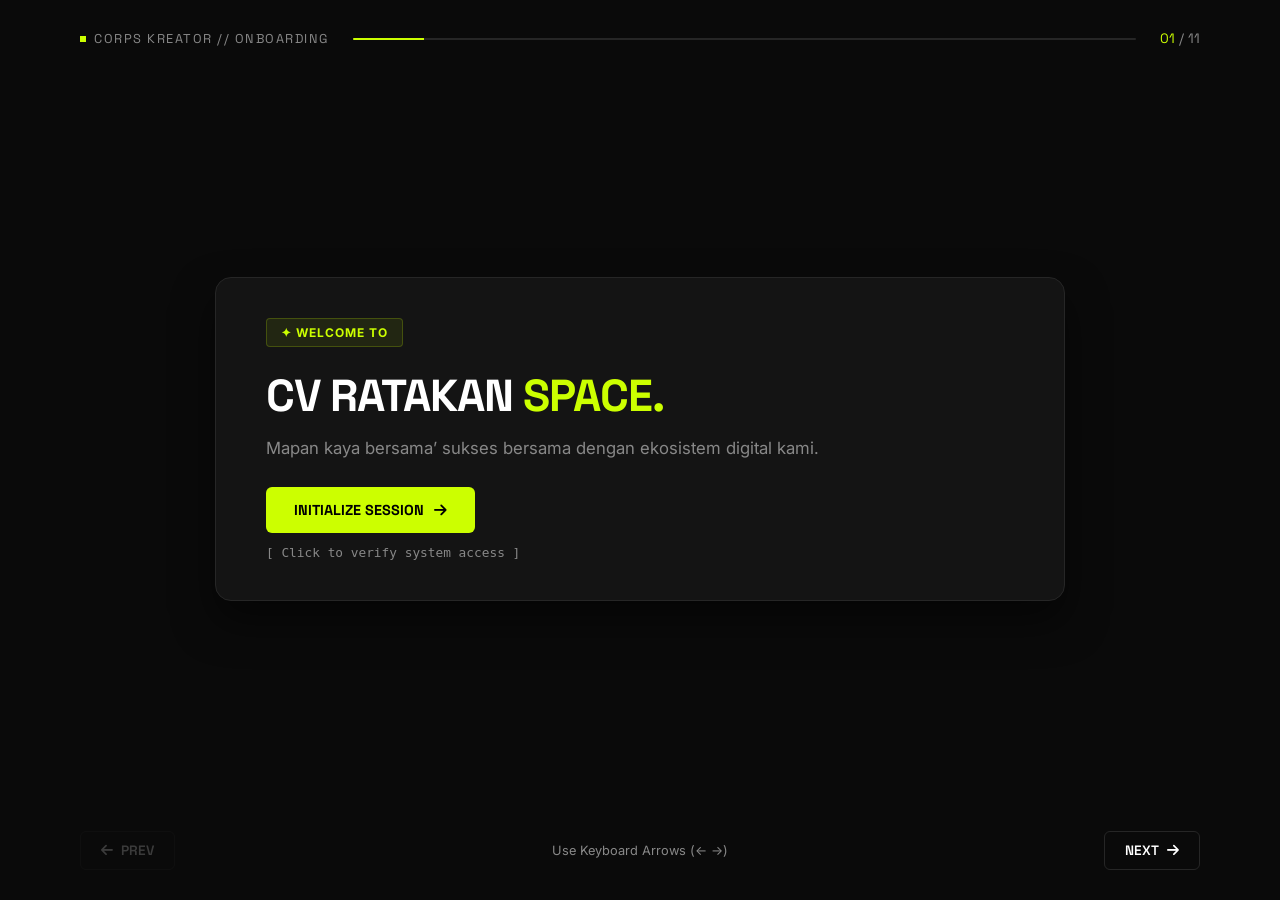
==== index.html @ 3893308b "first commit" ====
<!DOCTYPE html>
<html lang="id">
<head>
    <meta charset="UTF-8">
    <meta name="viewport" content="width=device-width, initial-scale=1.0">
    <title>Onboarding | Gen Z Edition</title>
    <!-- Google Fonts: Space Grotesk & Inter untuk kesan modern editorial tech -->
    <link href="https://fonts.googleapis.com/css2?family=Inter:wght@400;500;700&family=Space+Grotesk:wght@600;700&display=swap" rel="stylesheet">
    <!-- FontAwesome untuk ikon -->
    <link rel="stylesheet" href="https://cdnjs.cloudflare.com/ajax/libs/font-awesome/6.4.0/css/all.min.css">
    <link rel="stylesheet" href="style.css">
</head>
<body>

    <!-- Main Presentation Container -->
    <main class="presentation-container">
        
        <!-- SLIDE TRACKER / PROGRESS BAR -->
        <header class="slide-header">
            <div class="brand-tag">
                <span class="square-dot"></span> CORPS KREATOR // ONBOARDING
            </div>
            <div class="progress-container">
                <div class="progress-bar" id="progressBar"></div>
            </div>
            <div class="slide-counter">
                <span id="currentSlideNum">01</span> / <span id="totalSlideNum">01</span>
            </div>
        </header>

        <!-- SLIDES WRAPPER (Tempat menaruh semua slide) -->
        <section class="slides-wrapper" id="slidesWrapper">

            <!-- ========================================== -->
            <!-- SLIDE 1: WELCOME / INTRO                   -->
            <!-- ========================================== -->
            <div class="slide active" data-slide="1">
                <div class="slide-content-box">
                    <div class="badge-pill">
                        <span>✦ WELCOME TO</span>
                    </div>
                    <h1 class="main-title">
                        CV RATAKAN <span class="neon-text">SPACE.</span>
                    </h1>
                    <p class="slide-subtitle">
                        Mapan kaya bersama’ sukses bersama dengan ekosistem digital kami.
                    </p>
                    
                    <div class="interactive-box">
                        <button class="yellow-btn" id="welcomeBtn">
                            <span>Initialize Session</span> <i class="fa-solid fa-arrow-right"></i>
                        </button>
                        <p class="hint-text" id="interactiveFeedback">[ Click to verify system access ]</p>
                    </div>
                </div>
            </div>

            <!-- ========================================== -->
            <!-- SLIDE 2: PROFIL PERUSAHAAN (INTERAKTIF)    -->
            <!-- ========================================== -->
            <div class="slide" data-slide="2">
                <div class="slide-content-box" style="max-width: 900px;">
                    <div style="text-align: center; margin-bottom: 25px;">
                        <span class="slide-number-tag">01 // PROFIL PERUSAHAAN</span>
                        <p class="hint-text" style="margin-bottom: 6px;">Selamat datang di</p>
                        <h2 class="slide-title" style="margin-bottom: 6px;">CV RATAKAN</h2>
                        <p class="slide-subtitle" style="margin: 0 auto; color: var(--neon-yellow); font-weight: 700; font-style: italic; font-size: 0.95rem;">
                            "Mapan Kaya Bersama"
                        </p>
                    </div>
                    
                    <div class="grid-profile">
                        <!-- Card 1 -->
                        <div class="profile-card clickable-card" data-detail="bidang">
                            <h3 class="profile-heading">Bidang Usaha <i class="fa-solid fa-arrow-up-right-from-square"></i></h3>
                            <p class="profile-text">Perusahaan penjualan online yang fokus pada niche produk penambah stamina pria dewasa.</p>
                        </div>
                        
                        <!-- Card 2 -->
                        <div class="profile-card clickable-card" data-detail="model">
                            <h3 class="profile-heading">Model Bisnis <i class="fa-solid fa-arrow-up-right-from-square"></i></h3>
                            <p class="profile-text">Pemasaran paid traffic (iklan media sosial) yang langsung mengarah ke WhatsApp dengan komitmen tinggi.</p>
                        </div>
                        
                        <!-- Card 3 -->
                        <div class="profile-card clickable-card" data-detail="produk">
                            <h3 class="profile-heading">Produk Unggulan <i class="fa-solid fa-arrow-up-right-from-square"></i></h3>
                            <p class="profile-text">Produk kesehatan dan penambah stamina pria dewasa berkualitas tinggi dan terpercaya.</p>
                        </div>
                        
                        <!-- Card 4 -->
                        <div class="profile-card clickable-card" data-detail="sumber">
                            <h3 class="profile-heading">Sumber Customer <i class="fa-solid fa-arrow-up-right-from-square"></i></h3>
                            <p class="profile-text">Pengunjung iklan berbayar (Meta Ads) yang dikonversi langsung secara personal melalui WhatsApp.</p>
                        </div>
                        
                        <!-- Card 5 -->
                        <div class="profile-card full-width clickable-card" data-detail="target">
                            <h3 class="profile-heading">Target Customer <i class="fa-solid fa-arrow-up-right-from-square"></i></h3>
                            <p class="profile-text">Pria paruh baya hingga usia senior (rentang usia 35 hingga 70 tahun) yang membutuhkan solusi kebugaran.</p>
                        </div>
                    </div>
                </div>

                <!-- MODAL / POPUP DETAIL RINCI -->
                <div class="detail-modal" id="profileModal">
                    <div class="modal-content">
                        <button class="close-modal-btn" id="closeModalBtn"><i class="fa-solid fa-xmark"></i></button>
                        <span class="modal-tag" id="modalTag">RINCIAN INFORMASI</span>
                        <h3 class="modal-title" id="modalTitle">Judul Detail</h3>
                        <p class="modal-desc" id="modalDesc">Penjelasan rinci akan muncul di sini...</p>
                    </div>
                </div>
            </div>


            <!-- ========================================== -->
            <!-- SLIDE 3: STRUKTUR CS & KEBIJAKAN WHATSAPP  -->
            <!-- ========================================== -->
            <div class="slide" data-slide="3">
                <div class="slide-content-box" style="max-width: 900px;">
                    <div style="margin-bottom: 20px;">
                        <span class="slide-number-tag">03 // OPERASIONAL & TIM CS</span>
                        <h2 class="slide-title">STRUKTUR TIM & <span class="neon-text">EKSPANSI CS.</span></h2>
                        <p style="font-size: 0.75rem; color: var(--text-muted); margin-top: 4px;"></p>
                    </div>
                    
                    <!-- Diagram Struktur Tim Interaktif dengan Simulasi CRUD -->
                    <div class="cs-structure-box">
                        <div class="leader-badge interactive-node" data-role="leader">
                            <span>CS LEADER - Pembimbing Utama</span>
                            <i class="fa-solid fa-circle-question"></i>
                        </div>
                        <div class="structure-line"></div>
                        
                        <!-- Kontainer Dinamis untuk Anggota CS -->
                        <div class="freelance-group" id="csMembersContainer">
                            <!-- Render awal menggunakan JavaScript -->
                        </div>

                        <!-- Panel Kontrol Simulasi Tambah / Kurang CS -->
                        <div class="crud-controls">
                            <span class="crud-label"></span>
                            <button class="crud-btn" id="removeCsBtn"><i class="fa-solid fa-minus"></i></button>
                            <button class="crud-btn highlight-crud" id="addCsBtn"><i class="fa-solid fa-plus"></i></button>
                        </div>
                    </div>

                    <!-- Poin Penting WhatsApp -->
                    <div class="wa-requirement-box">
                        <div class="wa-icon"><i class="fa-brands fa-whatsapp"></i></div>
                        <div>
                            <h3 class="profile-heading" style="margin-bottom: 4px;">Aturan Wajib: Minimal 3 WhatsApp Cadangan</h3>
                            <p class="profile-text">
                                Mengingat operasional chat sangat krusial, setiap CS wajib menyiapkan akun cadangan (WhatsApp biasa & WhatsApp Business) yang di-clone untuk mengantisipasi kendala teknis.
                            </p>
                        </div>
                    </div>
                </div>

                <!-- MODAL / POPUP DETAIL STRUKTUR TIM -->
                <div class="detail-modal" id="csModal">
                    <div class="modal-content">
                        <button class="close-modal-btn" id="closeCsModalBtn"><i class="fa-solid fa-xmark"></i></button>
                        <span class="modal-tag" id="csModalTag">BIMBINGAN & KOORDINASI</span>
                        <h3 class="modal-title" id="csModalTitle">Peran Leader</h3>
                        <p class="modal-desc" id="csModalDesc">Penjelasan detail koordinasi...</p>
                    </div>
                </div>
            </div>


             <!-- ========================================== -->
            <!-- SLIDE 6: KEBIJAKAN 3 AKUN WHATSAPP         -->
            <!-- ========================================== -->
            <div class="slide" data-slide="6">
                <div class="slide-content-box" style="max-width: 900px;">
                    <div style="margin-bottom: 20px;">
                        <span class="slide-number-tag">06 // MITIGASI RISIKO & SOP WA</span>
                        <h2 class="slide-title">ATURAN WAJIB: <span class="neon-text">3 AKUN WHATSAPP.</span></h2>
                        <p style="font-size: 0.75rem; color: var(--text-muted); margin-top: 4px;">[ Klik masing-masing kartu akun di bawah untuk melihat fungsi & strategi operasionalnya ]</p>
                    </div>
                    
                    <!-- Grid 3 Akun WhatsApp Interaktif -->
                    <div class="wa-cards-grid">
                        <!-- WA Business (Utama Iklan) -->
                        <div class="wa-card interactive-wa" data-wa="business">
                            <div class="wa-card-header">
                                <i class="fa-brands fa-whatsapp"></i>
                                <span>1x WA Business</span>
                            </div>
                            <h3>Akun Utama Iklan</h3>
                            <p>Menerima pesan dari traffic iklan berbayar (Meta Ads) secara langsung.</p>
                            <span class="wa-detail-link">Lihat Detail <i class="fa-solid fa-arrow-right"></i></span>
                        </div>

                        <!-- WA Biasa 1 (Tumbal Follow Up) -->
                        <div class="wa-card interactive-wa" data-wa="biasa1">
                            <div class="wa-card-header">
                                <i class="fa-brands fa-whatsapp"></i>
                                <span>1x WA Biasa</span>
                            </div>
                            <h3>Akun Tumbal #1</h3>
                            <p>Digunakan khusus untuk follow-up customer yang belum sempat chat duluan.</p>
                            <span class="wa-detail-link">Lihat Detail <i class="fa-solid fa-arrow-right"></i></span>
                        </div>

                        <!-- WA Biasa 2 (Tumbal Follow Up) -->
                        <div class="wa-card interactive-wa" data-wa="biasa2">
                            <div class="wa-card-header">
                                <i class="fa-brands fa-whatsapp"></i>
                                <span>1x WA Biasa</span>
                            </div>
                            <h3>Akun Tumbal #2</h3>
                            <p>Cadangan kedua untuk follow-up aktif guna menghindari risiko banned massal.</p>
                            <span class="wa-detail-link">Lihat Detail <i class="fa-solid fa-arrow-right"></i></span>
                        </div>
                    </div>

                    <!-- Trigger Box Strategi -->
                    <div class="trigger-box" style="margin-top: 15px;">
                        <i class="fa-solid fa-shield-halved"></i>
                        <span><strong>Strategi Keamanan:</strong> Mengapa pakai WA biasa untuk follow-up? Karena menyapa duluan berisiko tinggi terkena banned, sehingga WA biasa diposisikan sebagai "tumbal" pelindung akun utama.</span>
                    </div>
                </div>

                <!-- MODAL / POPUP DETAIL WHATSAPP -->
                <div class="detail-modal" id="waModal">
                    <div class="modal-content">
                        <button class="close-modal-btn" id="closeWaModalBtn"><i class="fa-solid fa-xmark"></i></button>
                        <span class="modal-tag" id="waModalTag">STRATEGI WHATSAPP</span>
                        <h3 class="modal-title" id="waModalTitle">Judul Akun</h3>
                        <p class="modal-desc" id="waModalDesc">Penjelasan rinci fungsi akun...</p>
                    </div>
                </div>
            </div>

            <!-- ========================================== -->
            <!-- SLIDE 4: DISTRIBUSI PEMBAGIAN CHAT         -->
            <!-- ========================================== -->
            <div class="slide" data-slide="4">
                <div class="slide-content-box" style="max-width: 950px;">
                    <div style="margin-bottom: 20px;">
                        <span class="slide-number-tag">04 // SISTEM APLIKASI QUEENS3</span>
                        <h2 class="slide-title">SKEMA DISTRIBUSI <span class="neon-text">CHAT HARIAN.</span></h2>
                        <p style="font-size: 0.75rem; color: var(--text-muted); margin-top: 4px;">[ Klik kartu di bawah untuk melihat rincian mekanisme filter data dan alur aplikasi Queens3 ]</p>
                    </div>
                    
                    <!-- Simulasi Total Chat Masuk & Alur Queens3 -->
                    <div class="total-chat-banner">
                        <span class="chat-label-sm">Simulasi Beban Kerja via Sistem Queens3</span>
                        <span class="chat-number-lg"><i class="fa-solid fa-server" style="font-size: 1.2rem; margin-right: 8px; color: var(--neon-yellow);"></i> 200 CHAT MASUK DARI IKLAN</span>
                    </div>

                    <!-- Grid Distribusi CS Interaktif -->
                    <div class="grid-chat-distribution">
                        <div class="dist-card highlight interactive-dist" data-dist="leader">
                            <span class="dist-role">CS LEADER <i class="fa-solid fa-arrow-pointer"></i></span>
                            <span class="dist-val">100 Chat</span>
                            <span class="dist-desc">Filter & Kontrol Kualitas Utama</span>
                        </div>
                        <div class="dist-card interactive-dist" data-dist="cs1">
                            <span class="dist-role">CS 1 (FREELANCE) <i class="fa-solid fa-arrow-pointer"></i></span>
                            <span class="dist-val">50 Chat</span>
                            <span class="dist-desc">Eksekusi Penjualan Langsung</span>
                        </div>
                        <div class="dist-card interactive-dist" data-dist="cs2">
                            <span class="dist-role">CS 2 (FREELANCE) <i class="fa-solid fa-arrow-pointer"></i></span>
                            <span class="dist-val">50 Chat</span>
                            <span class="dist-desc">Eksekusi Penjualan Langsung</span>
                        </div>
                    </div>

                    <!-- Trigger Box Penjelasan Teknis -->
                    <div class="trigger-box">
                        <i class="fa-solid fa-network-wired"></i>
                        <span><strong>Mekanisme Teknis:</strong> Leads dari iklan masuk ke sistem aplikasi internal <strong>Queens3</strong>, dipilih dan diatur distribusinya secara proporsional, lalu dilanjutkan proses follow-up ke WhatsApp masing-masing CS.</span>
                    </div>
                </div>

                <!-- MODAL / POPUP DETAIL RINCI SISTEM -->
                <div class="detail-modal" id="distModal">
                    <div class="modal-content">
                        <button class="close-modal-btn" id="closeDistModalBtn"><i class="fa-solid fa-xmark"></i></button>
                        <span class="modal-tag" id="distModalTag">RINCIAN SISTEM QUEENS3</span>
                        <h3 class="modal-title" id="distModalTitle">Judul Peran</h3>
                        <p class="modal-desc" id="distModalDesc">Penjelasan rinci tugas...</p>
                    </div>
                </div>
            </div>
            </div>
       

       <!-- ========================================== -->
            <!-- SLIDE 7: TABEL LENGKAP INSENTIF COD (90%-50%)-->
            <!-- ========================================== -->
            <div class="slide" data-slide="7">
                <div class="slide-content-box" style="max-width: 900px;">
                    <div style="margin-bottom: 15px;">
                        <span class="slide-number-tag">07 // SKEMA REWARD & INSENTIF COD</span>
                        <h2 class="slide-title">TIER INSENTIF <span class="neon-text">90% SAMPAI 50%.</span></h2>
                        <p style="font-size: 0.75rem; color: var(--text-muted); margin-top: 4px;">[ Tabel ini khusus menghitung persentase keberhasilan paket <strong>COD</strong> dengan beban simulasi 50 paket ]</p>
                    </div>
                    
                    <!-- Tabel Insentif Lengkap 90% - 50% -->
                    <div class="incentive-table-container">
                        <div class="incentive-header-row">
                            <span>PERSENTASE COD DITERIMA (DARI 50 PAKET)</span>
                            <span>RATE / PAKET</span>
                            <span>TOTAL ESTIMASI</span>
                        </div>
                        <div class="incentive-row highlight-tier">
                            <span class="tier-range">≥ 90% (45–50 paket)</span>
                            <span class="tier-reward">Rp 1.500</span>
                            <span class="tier-total">± Rp 75.000</span>
                        </div>
                        <div class="incentive-row">
                            <span class="tier-range">80% – 89% (40–44 paket)</span>
                            <span class="tier-reward">Rp 1.300</span>
                            <span class="tier-total">± Rp 65.000</span>
                        </div>
                        <div class="incentive-row">
                            <span class="tier-range">70% – 79% (35–39 paket)</span>
                            <span class="tier-reward">Rp 1.000</span>
                            <span class="tier-total">± Rp 50.000</span>
                        </div>
                        <div class="incentive-row">
                            <span class="tier-range">60% – 69% (30–34 paket)</span>
                            <span class="tier-reward">Rp 900</span>
                            <span class="tier-total">± Rp 45.000</span>
                        </div>
                        <div class="incentive-row low-tier">
                            <span class="tier-range">50% – 59% (25–29 paket)</span>
                            <span class="tier-reward">Rp 750</span>
                            <span class="tier-total">± Rp 37.500</span>
                        </div>
                    </div>
                </div>
            </div>

            <!-- ========================================== -->
            <!-- SLIDE 8: ATURAN TRANSFER VS COD            -->
            <!-- ========================================== -->
            <div class="slide" data-slide="8">
                <div class="slide-content-box" style="max-width: 900px;">
                    <div style="margin-bottom: 15px;">
                        <span class="slide-number-tag">08 // ATURAN KHUSUS PEMBAYARAN</span>
                        <h2 class="slide-title">SKEMA <span class="neon-text">COD VS TRANSFER.</span></h2>
                        <p style="font-size: 0.75rem; color: var(--text-muted); margin-top: 4px;">[ Penjelasan rinci mengenai perhitungan insentif metode pembayaran ]</p>
                    </div>
                    
                    <!-- Grid Penjelasan Transfer vs COD -->
                    <div class="calc-grid" style="grid-template-columns: repeat(2, 1fr); gap: 12px; margin-bottom: 12px;">
                        <!-- Aturan COD -->
                        <div class="calc-card">
                            <span class="calc-tier-badge" style="color: var(--neon-yellow);">Sistem COD (Cash on Delivery)</span>
                            <div class="calc-flow-text">
                                <span class="calc-main-num">Berdasarkan Tier</span>
                            </div>
                            <div class="calc-math-box">
                                <span>Insentif dihitung murni menggunakan persentase tabel tier (90% sampai 50%) dari total paket yang sukses diterima customer.</span>
                            </div>
                        </div>

                        <!-- Aturan Transfer -->
                        <div class="calc-card highlight-card" style="border-color: rgba(0, 255, 136, 0.4); background: rgba(0, 255, 136, 0.02);">
                            <span class="calc-tier-badge" style="color: #00FF88;">Sistem Transfer (Non-COD)</span>
                            <div class="calc-flow-text">
                                <span class="calc-main-num" style="color: #00FF88;">Rp 5.000 / Paket</span>
                            </div>
                            <div class="calc-math-box">
                                <span>Tidak dihitung berdasarkan persentase tier. Setiap pembeli yang sukses bayar via transfer langsung dihitung <strong>Rp 5.000 per paket</strong>.</span>
                            </div>
                        </div>
                    </div>

                    <!-- Trigger Box Etika -->
                    <div class="trigger-box" style="border-left-color: #00FF88;">
                        <i class="fa-solid fa-triangle-exclamation" style="color: #00FF88;"></i>
                        <span><strong>Aturan Etika Komunikasi:</strong> Meskipun insentif transfer lebih besar (Rp 5.000), <strong>dilarang keras memaksa customer</strong> untuk transfer jika mereka ingin COD. Jangan sampai pemaksaan membuat customer risih berujung <em>cancel</em>! Utamakan kenyamanan pembeli.</span>
                    </div>
                </div>
            </div>

            <!-- ========================================== -->
            <!-- SLIDE 11: PEMBUKAAN BAB 2 (PRAKTIKAL)      -->
            <!-- ========================================== -->
            <div class="slide" data-slide="11">
                <div class="slide-content-box" style="max-width: 900px; text-align: center;">
                    <div style="margin-bottom: 20px;">
                        <span class="slide-number-tag">BAB II // HANDS-ON SESSION</span>
                        <h1 class="slide-title" style="font-size: 2.8rem;">MASUK KE SESI <span class="neon-text">PRACTICAL.</span></h1>
                        <p class="slide-subtitle" style="margin: 0 auto; max-width: 700px;">
                            Teori sudah selesai. Sekarang saatnya kita bedah simulasi nyata operasional harian di CV Ratakan, mulai dari aplikasi internal hingga eksekusi chat langsung di lapangan.
                        </p>
                    </div>
                    
                    <!-- Kartu Info Sesi Praktik -->
                    <div class="practical-intro-grid">
                       <!-- Kartu Queens3 yang bisa diklik pindah halaman -->
                        <div class="p-intro-card clickable-page-card" id="queensCard">
                            <i class="fa-solid fa-laptop-code"></i>
                            <h3>Aplikasi Queens3 <i class="fa-solid fa-arrow-up-right-from-square" style="font-size: 0.8rem; color: var(--neon-yellow);"></i></h3>
                            <p>Klik untuk membuka halaman simulasi sistem distribusi leads.</p>
                        </div>
                        <div class="p-intro-card">
                            <i class="fa-brands fa-whatsapp"></i>
                            <a href="anti-banned.html" class="nav-btn">Pelajari SOP Anti-Banned WA</a>
                            <p>Simulasi penanganan template & strategi akun WA tumbal.</p>
                        </div>
                    </div>

                    <!-- Trigger Box Pembuka -->
                    <div class="trigger-box" style="margin-top: 20px; text-align: left;">
                        <i class="fa-solid fa-circle-play"></i>
                        <span><strong>Instruksi Sesi:</strong> Siapkan perangkat kalian, buka aplikasi pendukung, dan mari kita praktikkan langkah demi langkah tanpa terburu-buru.</span>
                    </div>
                </div>
            </div>

            <!-- ========================================== -->
            <!-- SLIDE 9: PRINSIP UTAMA CUSTOMER SERVICE    -->
            <!-- ========================================== -->
            <div class="slide" data-slide="9">
                <div class="slide-content-box" style="max-width: 900px;">
                    <div style="margin-bottom: 20px;">
                        <span class="slide-number-tag">09 // STANDAR KERJA TIM</span>
                        <h2 class="slide-title">5 PRINSIP UTAMA <span class="neon-text">CUSTOMER SERVICE.</span></h2>
                    </div>
                    
                    <!-- Grid 5 Prinsip CS -->
                    <div class="principles-grid">
                        <div class="principle-card">
                            <span class="p-num">01</span>
                            <div class="p-content">
                                <h3>RESPON CEPAT</h3>
                                <p>Jangan biarkan customer menunggu terlalu lama dalam balasan chat.</p>
                            </div>
                        </div>

                        <div class="principle-card">
                            <span class="p-num">02</span>
                            <div class="p-content">
                                <h3>IKUTI SOP</h3>
                                <p>Patuhi prosedur perusahaan tanpa membuat aturan sendiri di luar ketentuan.</p>
                            </div>
                        </div>

                        <div class="principle-card">
                            <span class="p-num">03</span>
                            <div class="p-content">
                                <h3>CEK CUSTOMER</h3>
                                <p>Pastikan status chat terlebih dahulu sebelum melakukan tindakan follow-up.</p>
                            </div>
                        </div>

                        <div class="principle-card">
                            <span class="p-num">04</span>
                            <div class="p-content">
                                <h3>JAGA KUALITAS ORDER</h3>
                                <p>Fokus pada kualitas pesanan, bukan sekadar mengejar angka semata.</p>
                            </div>
                        </div>

                        <div class="principle-card full-span">
                            <span class="p-num">05</span>
                            <div class="p-content">
                                <h3>KEJAR PAKET DITERIMA</h3>
                                <p>Prioritaskan keberhasilan paket agar sampai dan diterima dengan baik oleh customer.</p>
                            </div>
                        </div>
                    </div>
                </div>
            </div>

             <!-- ========================================== -->
            <!-- SLIDE 5: ALUR STATUS CHAT & FOLLOW UP      -->
            <!-- ========================================== -->
            <div class="slide" data-slide="5">
                <div class="slide-content-box" style="max-width: 900px;">
                    <div style="margin-bottom: 25px;">
                        <span class="slide-number-tag">05 // SOP OPERASIONAL CHAT</span>
                        <h2 class="slide-title">ALUR PENGECEKAN <span class="neon-text">STATUS CUSTOMER.</span></h2>
                    </div>
                    
                    <!-- Flowchart / Alur Box -->
                    <div class="flow-container">
                        <div class="flow-step start-node">
                            <i class="fa-solid fa-users"></i>
                            <span>CUSTOMER MASUK</span>
                        </div>
                        
                        <div class="flow-arrow"><i class="fa-solid fa-arrow-down"></i></div>
                        
                        <div class="flow-question-box">
                            <span class="flow-q-title">SUDAH PERNAH CHAT?</span>
                            
                            <div class="flow-branch-container">
                                <!-- Branch Ya -->
                                <div class="branch-card yes-branch">
                                    <div class="branch-tag"><i class="fa-solid fa-check"></i> YA</div>
                                    <p class="branch-text">Balas langsung menggunakan template yang telah disediakan.</p>
                                </div>
                                
                                <!-- Branch Tidak -->
                                <div class="branch-card no-branch">
                                    <div class="branch-tag"><i class="fa-solid fa-xmark"></i> TIDAK</div>
                                    <p class="branch-text">Gunakan WhatsApp cadangan sesuai SOP perusahaan.</p>
                                </div>
                            </div>
                        </div>
                    </div>

                    <!-- Trigger Box -->
                    <div class="trigger-box" style="margin-top: 20px;">
                        <i class="fa-solid fa-triangle-exclamation"></i>
                        <span><strong>Prinsip Utama:</strong> Selalu biasakan mengecek status customer terlebih dahulu sebelum melakukan tindakan lanjutan.</span>
                    </div>
                </div>
            </div>


            <!-- ========================================== -->
            <!-- SLIDE 10: PENUTUP & KESIMPULAN             -->
            <!-- ========================================== -->
            <div class="slide" data-slide="10">
                <div class="slide-content-box" style="max-width: 900px; text-align: center;">
                    <div style="margin-bottom: 20px;">
                        <span class="slide-number-tag">10 // KESIMPULAN & WRAP UP</span>
                        <h2 class="slide-title">SIAP <span class="neon-text">LEVEL UP?</span></h2>
                    </div>
                    
                    <!-- Pesan Penutup / Quote Box -->
                    <div class="closing-quote-box">
                        <p class="closing-text">
                            “Jadi kalau dari semua materi hari ini ada yang harus kalian ingat, sebenarnya cuma beberapa hal: <strong>pahami alurnya, ikuti SOP, cek customer sebelum follow up, jaga komunikasi, dan jangan cuma mengejar banyak order tapi kejar order yang benar-benar diterima.</strong>”
                        </p>
                    </div>

                    <!-- Poin Semangat -->
                    <div class="closing-mindset">
                        <p>Kalian nggak harus langsung jago. Nanti akan ada proses belajar dan praktik. Yang penting mau belajar, mau diarahkan, dan bertanggung jawab sama pekerjaan.</p>
                        <div class="final-motto">
                            <i class="fa-solid fa-bolt"></i> TARGET KITA: ORDER YANG BERHASIL DITERIMA CUSTOMER <i class="fa-solid fa-bolt"></i>
                        </div>
                    </div>
                </div>
            </div>

        </section>

        <!-- NAVIGATION CONTROLS -->
        <footer class="slide-footer">
            <button class="nav-btn" id="prevBtn" disabled>
                <i class="fa-solid fa-arrow-left"></i> Prev
            </button>
            <div class="nav-hint">Use Keyboard Arrows (← →)</div>
            <button class="nav-btn" id="nextBtn">
                Next <i class="fa-solid fa-arrow-right"></i>
            </button>
        </footer>

    </main>

    <script src="main.js"></script>
</body>
</html>
---- style.css ----
/* CSS RESET & VARIABLES */
* { margin: 0; padding: 0; box-sizing: border-box; }
:root {
    --bg-color: #0A0A0A;          
    --card-bg: #141414;           
    --border-color: #262626;      
    --neon-yellow: #CCFF00;       
    --text-main: #FFFFFF;         
    --text-muted: #888888;        
    --font-heading: 'Space Grotesk', sans-serif;
    --font-body: 'Inter', sans-serif;
}
body { background-color: var(--bg-color); color: var(--text-main); font-family: var(--font-body); height: 100vh; overflow: hidden; position: relative; }
.presentation-container { max-width: 1200px; height: 100vh; margin: 0 auto; display: flex; flex-direction: column; justify-content: space-between; padding: 30px 40px; }
.slide-header { display: flex; align-items: center; justify-content: space-between; gap: 24px; }
.brand-tag { font-family: var(--font-heading); font-size: 0.8rem; letter-spacing: 1.5px; color: var(--text-muted); display: flex; align-items: center; gap: 8px; text-transform: uppercase; }
.square-dot { width: 6px; height: 6px; background-color: var(--neon-yellow); }
.progress-container { flex: 1; height: 2px; background: var(--border-color); border-radius: 2px; overflow: hidden; }
.progress-bar { width: 0%; height: 100%; background: var(--neon-yellow); transition: width 0.4s cubic-bezier(0.16, 1, 0.3, 1); }
.slide-counter { font-family: var(--font-heading); font-size: 0.85rem; color: var(--text-muted); }
.slide-counter span:first-child { color: var(--neon-yellow); }
.slides-wrapper { position: relative; flex: 1; display: flex; align-items: center; justify-content: center; overflow: hidden; }
.slide { position: absolute; width: 100%; height: 100%; display: flex; align-items: center; justify-content: center; opacity: 0; transform: translateY(15px); pointer-events: none; transition: all 0.4s cubic-bezier(0.16, 1, 0.3, 1); }
.slide.active { opacity: 1; transform: translateY(0); pointer-events: all; }
.slide-content-box { width: 100%; max-width: 850px; padding: 40px 50px; background: var(--card-bg); border: 1px solid var(--border-color); border-radius: 16px; box-shadow: 0 20px 40px rgba(0, 0, 0, 0.5); max-height: 85vh; overflow-y: auto; }
.badge-pill { display: inline-block; padding: 6px 14px; background: rgba(204, 255, 0, 0.08); border: 1px solid rgba(204, 255, 0, 0.2); border-radius: 4px; color: var(--neon-yellow); font-size: 0.75rem; font-weight: 700; margin-bottom: 24px; letter-spacing: 1px; text-transform: uppercase; }
.main-title, .slide-title { font-family: var(--font-heading); font-size: 2.8rem; font-weight: 700; line-height: 1.1; margin-bottom: 15px; letter-spacing: -1px; }
.neon-text { color: var(--neon-yellow); }
.slide-subtitle { font-size: 1.05rem; color: var(--text-muted); margin-bottom: 25px; line-height: 1.6; max-width: 700px; }
.slide-number-tag { font-family: var(--font-heading); font-size: 0.75rem; color: var(--neon-yellow); letter-spacing: 2px; display: block; margin-bottom: 8px; text-transform: uppercase; }
.interactive-box { display: flex; flex-direction: column; align-items: flex-start; gap: 12px; }
.yellow-btn { background: var(--neon-yellow); color: #000000; font-family: var(--font-heading); font-weight: 700; font-size: 0.9rem; padding: 14px 28px; border: none; border-radius: 6px; cursor: pointer; display: inline-flex; align-items: center; gap: 10px; transition: all 0.2s ease; text-transform: uppercase; }
.yellow-btn:hover { background: #b3e600; transform: translateY(-2px); }
.hint-text { font-size: 0.8rem; color: var(--text-muted); font-family: monospace; }
.slide-footer { display: flex; align-items: center; justify-content: space-between; }
.nav-btn { background: transparent; border: 1px solid var(--border-color); color: var(--text-main); padding: 10px 20px; border-radius: 6px; cursor: pointer; font-family: var(--font-heading); font-size: 0.85rem; font-weight: 600; display: inline-flex; align-items: center; gap: 8px; transition: all 0.2s ease; text-transform: uppercase; }
.nav-btn:hover:not(:disabled) { border-color: var(--neon-yellow); color: var(--neon-yellow); }
.nav-btn:disabled { opacity: 0.2; cursor: not-allowed; }
.nav-hint { font-size: 0.8rem; color: var(--text-muted); }
.grid-profile { display: grid; grid-template-columns: repeat(2, 1fr); gap: 12px; text-align: left; }
.profile-card { background: rgba(255, 255, 255, 0.02); border: 1px solid var(--border-color); padding: 16px; border-radius: 8px; transition: all 0.2s ease; }
.profile-card.full-width { grid-column: span 2; }
.profile-heading { font-family: var(--font-heading); font-size: 0.9rem; color: var(--neon-yellow); margin-bottom: 6px; text-transform: uppercase; display: flex; justify-content: space-between; align-items: center; }
.profile-text { font-size: 0.85rem; color: var(--text-muted); line-height: 1.4; }
.clickable-card, .interactive-node, .interactive-dist, .interactive-wa { cursor: pointer; }
.clickable-card:hover, .interactive-dist:hover, .wa-card:hover { border-color: var(--neon-yellow); background: rgba(204, 255, 0, 0.03); transform: translateY(-2px); }
.detail-modal { position: absolute; top: 0; left: 0; width: 100%; height: 100%; background: rgba(0, 0, 0, 0.85); backdrop-filter: blur(10px); display: flex; align-items: center; justify-content: center; opacity: 0; pointer-events: none; transition: opacity 0.3s ease; z-index: 100; }
.detail-modal.active { opacity: 1; pointer-events: all; }
.modal-content { background: var(--card-bg); border: 1px solid var(--neon-yellow); padding: 35px; border-radius: 12px; max-width: 600px; width: 90%; position: relative; box-shadow: 0 20px 50px rgba(0, 0, 0, 0.8); text-align: left; transform: scale(0.95); transition: transform 0.3s ease; }
.detail-modal.active .modal-content { transform: scale(1); }
.close-modal-btn { position: absolute; top: 20px; right: 20px; background: transparent; border: 1px solid var(--border-color); color: var(--text-main); width: 32px; height: 32px; border-radius: 6px; cursor: pointer; display: flex; align-items: center; justify-content: center; transition: all 0.2s ease; }
.close-modal-btn:hover { border-color: var(--neon-yellow); color: var(--neon-yellow); }
.modal-tag { font-family: var(--font-heading); font-size: 0.75rem; color: var(--neon-yellow); letter-spacing: 1.5px; text-transform: uppercase; display: block; margin-bottom: 8px; }
.modal-title { font-family: var(--font-heading); font-size: 1.6rem; color: var(--text-main); margin-bottom: 15px; }
.modal-desc { font-size: 0.95rem; color: var(--text-muted); line-height: 1.6; }
.cs-structure-box { background: rgba(255, 255, 255, 0.02); border: 1px solid var(--border-color); padding: 16px; border-radius: 8px; display: flex; flex-direction: column; align-items: center; gap: 10px; margin-bottom: 15px; }
.leader-badge { background: var(--neon-yellow); color: #000; font-family: var(--font-heading); font-weight: 700; font-size: 0.8rem; padding: 8px 20px; border-radius: 6px; text-transform: uppercase; cursor: pointer; }
.structure-line { width: 2px; height: 12px; background: var(--border-color); }
.freelance-group { display: flex; gap: 10px; width: 100%; justify-content: center; flex-wrap: wrap; }
.member-badge { background: rgba(255, 255, 255, 0.05); border: 1px solid var(--border-color); color: var(--text-main); font-family: var(--font-heading); font-weight: 600; font-size: 0.8rem; padding: 6px 16px; border-radius: 6px; cursor: pointer; }
.crud-controls { display: flex; align-items: center; justify-content: center; gap: 8px; margin-top: 10px; padding-top: 10px; border-top: 1px dashed var(--border-color); width: 100%; }
.crud-label { font-size: 0.7rem; color: var(--text-muted); font-family: var(--font-heading); text-transform: uppercase; }
.crud-btn { background: rgba(255, 255, 255, 0.05); border: 1px solid var(--border-color); color: var(--text-main); padding: 4px 10px; border-radius: 4px; font-size: 0.7rem; font-family: var(--font-heading); font-weight: 600; cursor: pointer; }
.crud-btn.highlight-crud { background: rgba(204, 255, 0, 0.1); border-color: rgba(204, 255, 0, 0.3); color: var(--neon-yellow); }
.wa-requirement-box { background: rgba(204, 255, 0, 0.02); border: 1px solid rgba(204, 255, 0, 0.15); padding: 16px; border-radius: 8px; display: flex; align-items: center; gap: 15px; text-align: left; }
.wa-icon { font-size: 2rem; color: var(--neon-yellow); flex-shrink: 0; }
.total-chat-banner { background: rgba(255, 255, 255, 0.02); border: 1px solid var(--border-color); padding: 12px 16px; border-radius: 8px; text-align: center; margin-bottom: 15px; }
.chat-label-sm { font-size: 0.7rem; color: var(--text-muted); text-transform: uppercase; font-family: var(--font-heading); }
.chat-number-lg { font-family: var(--font-heading); font-size: 1.3rem; font-weight: 700; color: var(--neon-yellow); }
.grid-chat-distribution { display: grid; grid-template-columns: repeat(3, 1fr); gap: 12px; margin-bottom: 15px; text-align: left; }
.dist-card { background: rgba(255, 255, 255, 0.02); border: 1px solid var(--border-color); padding: 16px; border-radius: 8px; display: flex; flex-direction: column; gap: 4px; }
.dist-card.highlight { border-color: rgba(204, 255, 0, 0.4); background: rgba(204, 255, 0, 0.02); }
.dist-role { font-size: 0.7rem; color: var(--text-muted); font-family: var(--font-heading); text-transform: uppercase; display: flex; justify-content: space-between; }
.dist-val { font-family: var(--font-heading); font-size: 1.2rem; font-weight: 700; color: var(--text-main); }
.dist-card.highlight .dist-val { color: var(--neon-yellow); }
.dist-desc { font-size: 0.75rem; color: var(--text-muted); }
.trigger-box { background: rgba(255, 255, 255, 0.02); border-left: 3px solid var(--neon-yellow); padding: 10px 14px; border-radius: 0 6px 6px 0; font-size: 0.8rem; color: var(--text-muted); display: flex; align-items: center; gap: 10px; text-align: left; }
.trigger-box i { color: var(--neon-yellow); }
.wa-cards-grid { display: grid; grid-template-columns: repeat(3, 1fr); gap: 12px; margin-bottom: 15px; text-align: left; }
.wa-card { background: rgba(255, 255, 255, 0.02); border: 1px solid var(--border-color); padding: 16px; border-radius: 8px; display: flex; flex-direction: column; gap: 6px; }
.wa-card-header { display: flex; align-items: center; gap: 6px; font-family: var(--font-heading); font-size: 0.7rem; color: var(--neon-yellow); text-transform: uppercase; }
.wa-card h3 { font-family: var(--font-heading); font-size: 0.85rem; font-weight: 700; }
.wa-card p { font-size: 0.75rem; color: var(--text-muted); }
.incentive-table-container { background: rgba(255, 255, 255, 0.02); border: 1px solid var(--border-color); border-radius: 8px; overflow: hidden; margin-bottom: 15px; }
.incentive-header-row { display: flex; justify-content: space-between; padding: 12px 20px; background: rgba(255, 255, 255, 0.04); border-bottom: 1px solid var(--border-color); font-family: var(--font-heading); font-size: 0.75rem; color: var(--text-muted); }
.incentive-row { display: flex; justify-content: space-between; padding: 10px 16px; border-bottom: 1px solid var(--border-color); align-items: center; font-size: 0.82rem; }
.incentive-row.highlight-tier { background: rgba(204, 255, 0, 0.03); border-left: 3px solid var(--neon-yellow); }
.tier-range { font-family: var(--font-heading); font-size: 0.9rem; font-weight: 700; }
.incentive-row.highlight-tier .tier-range, .tier-reward { color: var(--neon-yellow); font-family: var(--font-heading); font-weight: 700; }
.tier-total { font-family: var(--font-heading); font-weight: 700; }
.calc-grid { display: grid; grid-template-columns: repeat(2, 1fr); gap: 12px; margin-bottom: 12px; text-align: left; }
.calc-card { background: rgba(255, 255, 255, 0.02); border: 1px solid var(--border-color); padding: 16px; border-radius: 8px; display: flex; flex-direction: column; gap: 8px; }
.calc-card.highlight-card { border-color: rgba(204, 255, 0, 0.4); background: rgba(204, 255, 0, 0.02); }
.calc-tier-badge { font-family: var(--font-heading); font-size: 0.7rem; color: var(--text-muted); text-transform: uppercase; }
.calc-flow-text { display: flex; align-items: center; gap: 8px; font-family: var(--font-heading); font-size: 0.85rem; }
.calc-success-num { color: var(--neon-yellow); font-weight: 700; }
.calc-math-box { background: rgba(255, 255, 255, 0.03); border: 1px solid var(--border-color); padding: 10px; border-radius: 6px; font-size: 0.78rem; color: var(--text-muted); display: flex; flex-direction: column; gap: 2px; }
.calc-result { font-family: var(--font-heading); font-size: 0.85rem; font-weight: 700; }
.calc-card.highlight-card .calc-result { color: var(--neon-yellow); }
.principles-grid { display: grid; grid-template-columns: repeat(2, 1fr); gap: 12px; text-align: left; }
.principle-card { background: rgba(255, 255, 255, 0.02); border: 1px solid var(--border-color); padding: 16px; border-radius: 8px; display: flex; align-items: flex-start; gap: 14px; }
.principle-card.full-span { grid-column: span 2; background: rgba(204, 255, 0, 0.02); border-color: rgba(204, 255, 0, 0.3); }
.p-num { font-family: var(--font-heading); font-size: 1.1rem; font-weight: 700; color: var(--neon-yellow); }
.p-content h3 { font-family: var(--font-heading); font-size: 0.85srem; font-weight: 700; margin-bottom: 4px; }
.principle-card.full-span .p-content h3 { color: var(--neon-yellow); }
.p-content p { font-size: 0.8rem; color: var(--text-muted); line-height: 1.4; }
.flow-container { display: flex; flex-direction: column; align-items: center; gap: 12px; }
.flow-step { background: rgba(255, 255, 255, 0.02); border: 1px solid var(--border-color); padding: 12px 24px; border-radius: 6px; font-family: var(--font-heading); font-size: 0.85rem; display: flex; align-items: center; gap: 10px; }
.flow-step.start-node { border-color: var(--neon-yellow); color: var(--neon-yellow); }
.flow-arrow { color: var(--text-muted); font-size: 0.9rem; }
.flow-question-box { background: rgba(255, 255, 255, 0.02); border: 1px solid var(--border-color); padding: 16px; border-radius: 8px; width: 100%; text-align: center; }
.flow-q-title { font-family: var(--font-heading); font-size: 0.9rem; color: var(--neon-yellow); display: block; margin-bottom: 12px; }
.flow-branch-container { display: grid; grid-template-columns: repeat(2, 1fr); gap: 12px; }
.branch-card { background: rgba(255, 255, 255, 0.03); border: 1px solid var(--border-color); padding: 12px; border-radius: 6px; text-align: left; }
.branch-card.yes-branch { border-color: rgba(0, 255, 136, 0.3); }
.branch-card.no-branch { border-color: rgba(255, 77, 77, 0.3); }
.branch-tag { font-family: var(--font-heading); font-size: 0.75rem; font-weight: 700; margin-bottom: 4px; }
.yes-branch .branch-tag { color: #00FF88; }
.no-branch .branch-tag { color: #FF4D4D; }
.branch-text { font-size: 0.78rem; color: var(--text-muted); }
.closing-quote-box { background: rgba(255, 255, 255, 0.02); border: 1px solid var(--border-color); border-left: 3px solid var(--neon-yellow); padding: 20px; border-radius: 0 8px 8px 0; margin-bottom: 20px; text-align: left; }
.closing-text { font-size: 0.95rem; line-height: 1.6; }
.closing-text strong { color: var(--neon-yellow); }
.closing-mindset { display: flex; flex-direction: column; gap: 15px; text-align: center; }
.closing-mindset p { font-size: 0.9rem; color: var(--text-muted); }
.final-motto { background: rgba(204, 255, 0, 0.04); border: 1px solid rgba(204, 255, 0, 0.2); padding: 12px; border-radius: 6px; font-family: var(--font-heading); font-size: 0.85rem; font-weight: 700; color: var(--neon-yellow); display: flex; align-items: center; justify-content: center; gap: 10px; }
.practical-intro-grid { display: grid; grid-template-columns: repeat(2, 1fr); gap: 15px; margin-top: 25px; text-align: left; }
.p-intro-card { background: rgba(255, 255, 255, 0.02); border: 1px solid var(--border-color); padding: 20px; border-radius: 8px; display: flex; flex-direction: column; gap: 8px; cursor: pointer; transition: all 0.2s ease; }
.p-intro-card:hover { border-color: rgba(204, 255, 0, 0.4); background: rgba(204, 255, 0, 0.02); }
.p-intro-card i { font-size: 1.5rem; color: var(--neon-yellow); margin-bottom: 4px; }
.p-intro-card h3 { font-family: var(--font-heading); font-size: 0.95rem; }
.p-intro-card p { font-size: 0.82rem; color: var(--text-muted); line-height: 1.4; }
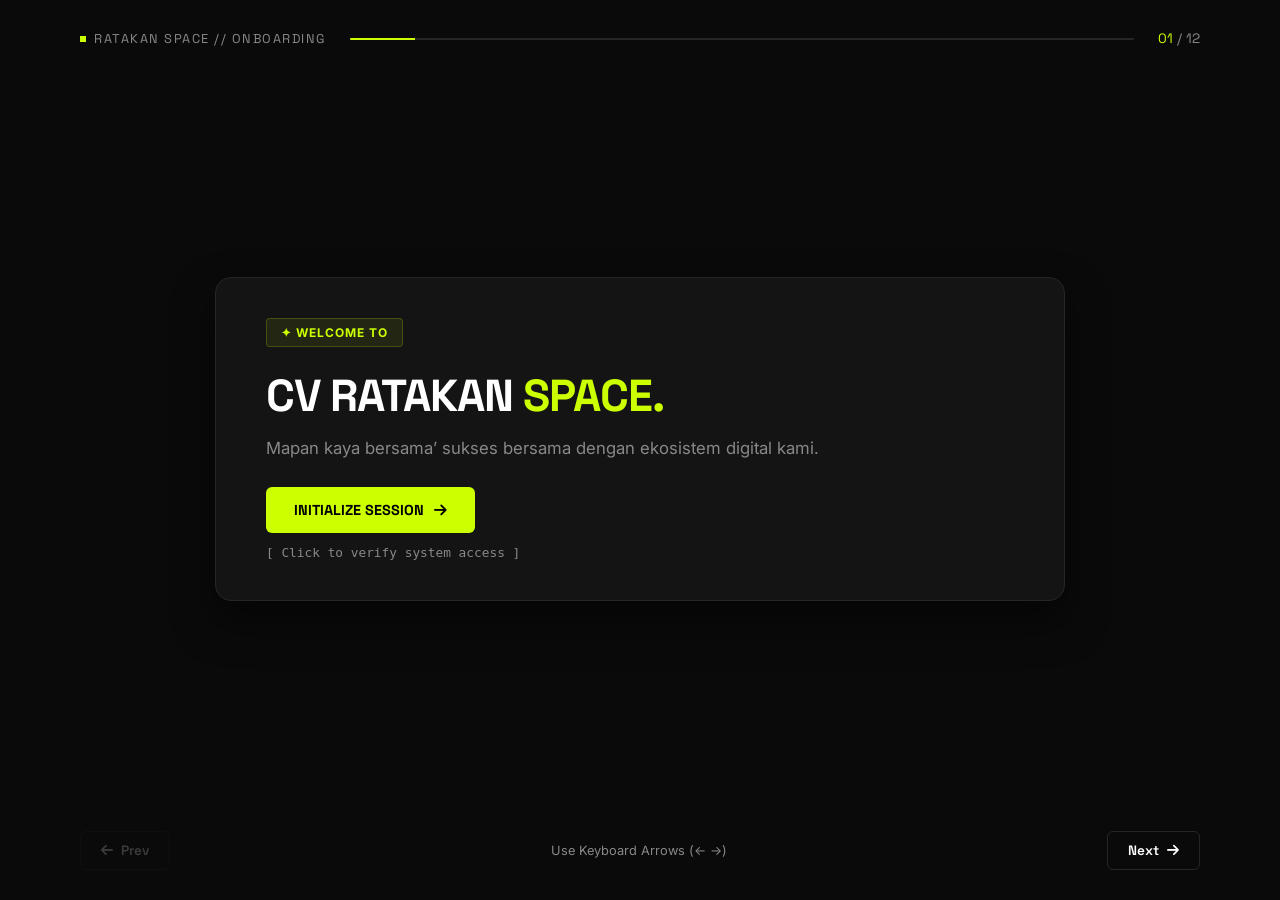
==== commit afa3e6a7: "update" ====
--- a/index.html
+++ b/index.html
@@ -18,7 +18,7 @@
         <!-- SLIDE TRACKER / PROGRESS BAR -->
         <header class="slide-header">
             <div class="brand-tag">
-                <span class="square-dot"></span> CORPS KREATOR // ONBOARDING
+                <span class="square-dot"></span> RATAKAN SPACE // ONBOARDING
             </div>
             <div class="progress-container">
                 <div class="progress-bar" id="progressBar"></div>
@@ -547,6 +547,25 @@
                 </div>
             </div>
 
+            <!-- SLIDE 10: SESI LANJUTAN -->
+            <div class="slide" data-slide="10">
+                <div class="slide-content-box" style="max-width: 900px; text-align: center;">
+                    <div style="margin-bottom: 15px;">
+                        <span class="slide-number-tag">09 // INFORMASI LANJUTAN</span>
+                        <h1 class="slide-title" style="font-size: 2.2rem;">SESI PENGENALAN <span class="neon-text">KEDUA.</span></h1>
+                        <p class="slide-subtitle" style="margin: 0 auto; margin-bottom: 25px;">Seluruh detail teknis operasional, praktik aplikasi, dan tanya jawab mendalam akan dibahas secara lengkap pada sesi lanjutan.</p>
+                    </div>
+                    <div style="background: rgba(204, 255, 0, 0.03); border: 1px solid rgba(204, 255, 0, 0.3); padding: 25px; border-radius: 12px; margin-bottom: 20px; display: flex; flex-direction: column; gap: 10px; align-items: center;">
+                        <i class="fa-solid fa-calendar-days" style="font-size: 2rem; color: var(--neon-yellow);"></i>
+                        <span style="font-family: var(--font-heading); font-size: 1.1rem; font-weight: 700; color: var(--text-main);">JADWAL PERTEMUAN KEDUA</span>
+                        <div style="font-size: 1.25rem; font-family: var(--font-heading); font-weight: 700; color: var(--neon-yellow); background: rgba(0,0,0,0.4); padding: 8px 20px; border-radius: 6px; border: 1px dashed var(--border-color);">
+                            10 / 09 / 2026 — PUKUL 14:00 WIB
+                        </div>
+                        <p style="font-size: 0.85rem; color: var(--text-muted); margin-top: 5px;">Pastikan hadir tepat waktu dan menyiapkan catatan Anda.</p>
+                    </div>
+                </div>
+            </div>
+
         </section>
 
         <!-- NAVIGATION CONTROLS -->
--- a/style.css
+++ b/style.css
@@ -1,12 +1,12 @@
 /* CSS RESET & VARIABLES */
 * { margin: 0; padding: 0; box-sizing: border-box; }
 :root {
-    --bg-color: #0A0A0A;          
-    --card-bg: #141414;           
-    --border-color: #262626;      
-    --neon-yellow: #CCFF00;       
-    --text-main: #FFFFFF;         
-    --text-muted: #888888;        
+    --bg-color: #0A0A0A;         
+    --card-bg: #141414;            
+    --border-color: #262626;       
+    --neon-yellow: #CCFF00;        
+    --text-main: #FFFFFF;          
+    --text-muted: #888888;         
     --font-heading: 'Space Grotesk', sans-serif;
     --font-body: 'Inter', sans-serif;
 }
@@ -33,7 +33,7 @@
 .yellow-btn:hover { background: #b3e600; transform: translateY(-2px); }
 .hint-text { font-size: 0.8rem; color: var(--text-muted); font-family: monospace; }
 .slide-footer { display: flex; align-items: center; justify-content: space-between; }
-.nav-btn { background: transparent; border: 1px solid var(--border-color); color: var(--text-main); padding: 10px 20px; border-radius: 6px; cursor: pointer; font-family: var(--font-heading); font-size: 0.85rem; font-weight: 600; display: inline-flex; align-items: center; gap: 8px; transition: all 0.2s ease; text-transform: uppercase; }
+.nav-btn { background: transparent; border: 1px solid var(--border-color); color: var(--text-main); padding: 10px 20px; border-radius: 6px; cursor: pointer; font-family: var(--font-heading); font-size: 0.85rem; font-weight: 600; display: inline-flex; align-items: center; gap: 8px; transition: all 0.2s ease; }
 .nav-btn:hover:not(:disabled) { border-color: var(--neon-yellow); color: var(--neon-yellow); }
 .nav-btn:disabled { opacity: 0.2; cursor: not-allowed; }
 .nav-hint { font-size: 0.8rem; color: var(--text-muted); }
@@ -101,7 +101,7 @@
 .principle-card { background: rgba(255, 255, 255, 0.02); border: 1px solid var(--border-color); padding: 16px; border-radius: 8px; display: flex; align-items: flex-start; gap: 14px; }
 .principle-card.full-span { grid-column: span 2; background: rgba(204, 255, 0, 0.02); border-color: rgba(204, 255, 0, 0.3); }
 .p-num { font-family: var(--font-heading); font-size: 1.1rem; font-weight: 700; color: var(--neon-yellow); }
-.p-content h3 { font-family: var(--font-heading); font-size: 0.85srem; font-weight: 700; margin-bottom: 4px; }
+.p-content h3 { font-family: var(--font-heading); font-size: 0.85rem; font-weight: 700; margin-bottom: 4px; }
 .principle-card.full-span .p-content h3 { color: var(--neon-yellow); }
 .p-content p { font-size: 0.8rem; color: var(--text-muted); line-height: 1.4; }
 .flow-container { display: flex; flex-direction: column; align-items: center; gap: 12px; }
@@ -129,4 +129,104 @@
 .p-intro-card:hover { border-color: rgba(204, 255, 0, 0.4); background: rgba(204, 255, 0, 0.02); }
 .p-intro-card i { font-size: 1.5rem; color: var(--neon-yellow); margin-bottom: 4px; }
 .p-intro-card h3 { font-family: var(--font-heading); font-size: 0.95rem; }
-.p-intro-card p { font-size: 0.82rem; color: var(--text-muted); line-height: 1.4; }+.p-intro-card p { font-size: 0.82rem; color: var(--text-muted); line-height: 1.4; }
+
+
+/* ==========================================================
+   RESPONSIVE DESIGN (MEDIA QUERIES UNTUK HP / TABLET)
+   ========================================================== */
+
+@media screen and (max-width: 900px) {
+    .presentation-container {
+        padding: 15px 20px;
+        height: 100vh;
+        height: 100dvh; /* Mengatasi dynamic viewport di mobile browser */
+    }
+
+    .slide-content-box {
+        padding: 24px 20px;
+        max-height: 82vh;
+        border-radius: 12px;
+    }
+
+    .main-title, .slide-title {
+        font-size: 1.8rem;
+        margin-bottom: 10px;
+    }
+
+    .slide-subtitle {
+        font-size: 0.9rem;
+        margin-bottom: 15px;
+    }
+
+    /* Ubah grid 2 kolom atau 3 kolom jadi 1 kolom (stack ke bawah) di HP */
+    .grid-profile,
+    .grid-chat-distribution,
+    .wa-cards-grid,
+    .calc-grid,
+    .principles-grid,
+    .flow-branch-container,
+    .practical-intro-grid {
+        grid-template-columns: 1fr !important;
+        gap: 10px;
+    }
+
+    .profile-card.full-width,
+    .principle-card.full-span {
+        grid-column: span 1 !important;
+    }
+
+    .brand-tag {
+        font-size: 0.65rem;
+    }
+
+    .slide-counter {
+        font-size: 0.75rem;
+    }
+
+    .nav-btn {
+        padding: 8px 14px;
+        font-size: 0.75rem;
+    }
+
+    .nav-hint {
+        display: none; /* Sembunyikan hint keyboard di HP karena pakai sentuhan layar */
+    }
+
+    .modal-content {
+        padding: 25px 20px;
+        width: 95%;
+    }
+
+    .modal-title {
+        font-size: 1.25rem;
+    }
+
+    .modal-desc {
+        font-size: 0.85rem;
+    }
+}
+
+/* Penyesuaian khusus layar HP yang sangat kecil (di bawah 480px) */
+@media screen and (max-width: 480px) {
+    .main-title, .slide-title {
+        font-size: 1.5rem;
+    }
+
+    .badge-pill {
+        margin-bottom: 14px;
+        padding: 4px 10px;
+        font-size: 0.65rem;
+    }
+
+    .yellow-btn {
+        padding: 12px 20px;
+        font-size: 0.8rem;
+        width: 100%;
+        justify-content: center;
+    }
+
+    .interactive-box {
+        width: 100%;
+    }
+}
